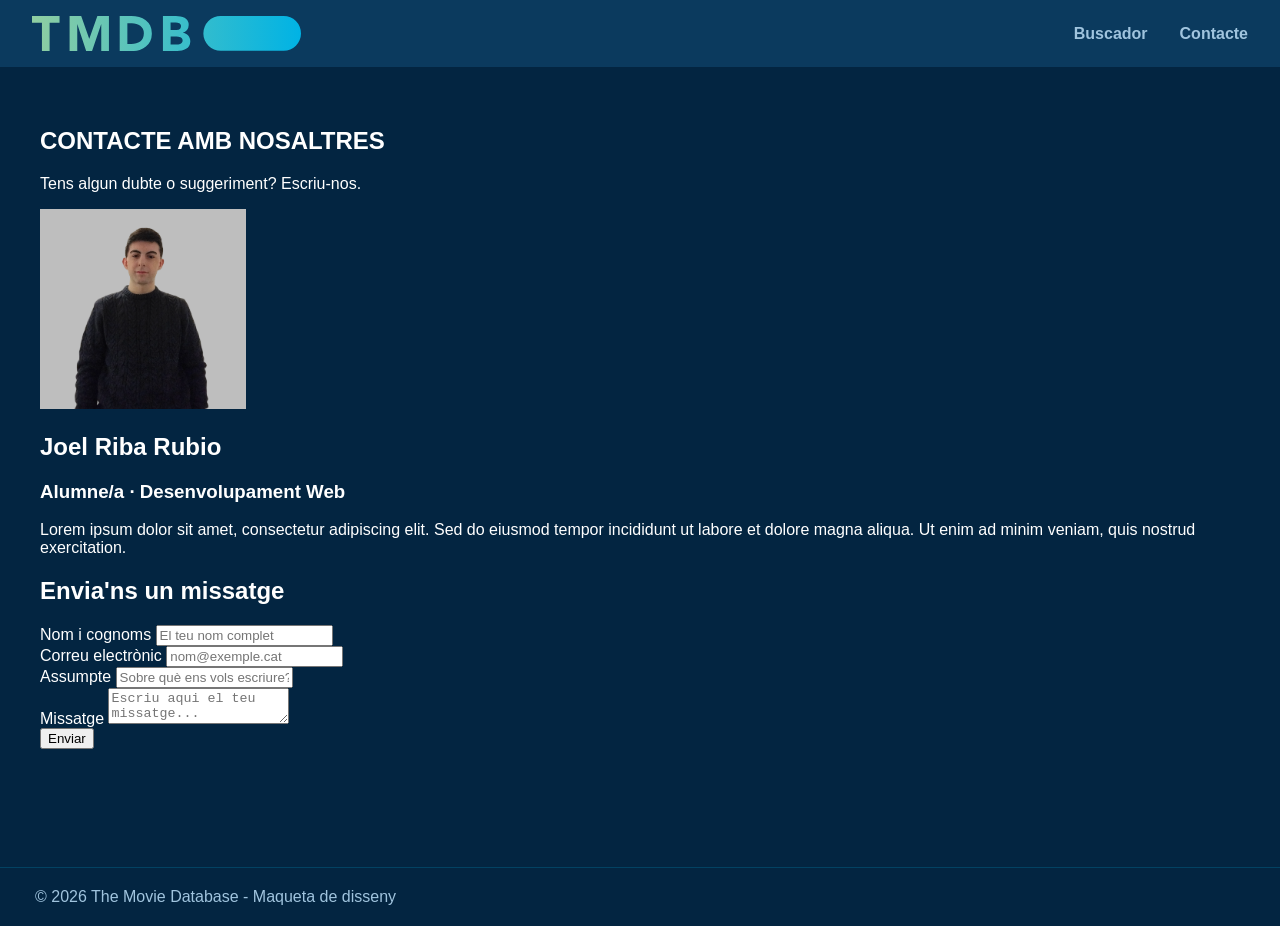
==== LMGSI_P4/contact.html @ 6c6b3970 "Tercera fase de la web "TMDB"." ====
<!DOCTYPE html>
<html lang="ca">
<head>
    <meta charset="UTF-8">
    <meta name="viewport" content="width=device-width, initial-scale=1.0">
    <link rel="stylesheet" href="css/styles.css">
    <title>Contacte (TMDB)</title>
    <link rel="icon" type="image/png" href="images/favicon.png">
    <meta name="description" content="Aquesta pàgina conté la secció de contacte de TMDB.">
</head>
<body>
    <header>
        <a href="https://www.themoviedb.org/?language=es" target="_blank">
            <img id="logo" src="images/logo.svg" alt="Logo de la web.">
        </a>

        <nav>
            <ul>
                <li><a href="search.html" target="_blank">Buscador</a></li>
                <li><a href="contact.html" target="_blank">Contacte</a></li>
            </ul>
        </nav>
    </header>

    <main>
        <section>
            <h1>CONTACTE AMB NOSALTRES</h1>
            <p>Tens algun dubte o suggeriment? Escriu-nos.</p>
        </section>

        <section>
            <article id="aboutMe">
                <div class="aboutMe_content">
                    <img id="joelimage" src="images/joelriba.png" alt="Foto meva.">
                    
                    <h2>Joel Riba Rubio</h2>
                    <h3>Alumne/a · Desenvolupament Web</h3>
                    <p>Lorem ipsum dolor sit amet, consectetur adipiscing elit. Sed do eiusmod tempor incididunt ut labore et dolore magna aliqua. Ut enim ad minim veniam, quis nostrud exercitation.</p>
                </div>
            </article>

            <article id="contact_form">
                <form method="post" action="mailto:2526_joel.riba@iticbcn.cat">
                    <h2>Envia'ns un missatge</h2>

                    <label for="fullname">Nom i cognoms</label>
                    <input type="text" id="fullname" name="fullname" placeholder="El teu nom complet" required>
                    <br>

                    <label for="email">Correu electrònic</label>
                    <input type="email" id="email" name="email" placeholder="nom@exemple.cat" required>
                    <br>

                    <label for="subject">Assumpte</label>
                    <input type="text" id="subject" name="subject" placeholder="Sobre què ens vols escriure?" required>
                    <br>

                    <label for="message">Missatge</label>
                    <textarea id="message" name="message" placeholder="Escriu aqui el teu missatge..." required></textarea>
                    <br>

                    <button type="submit">Enviar</button>
                </form>
            </article>
        </section>
    </main>
    <br>

    <footer>© 2026 The Movie Database - Maqueta de disseny</footer>
</body>
</html>
---- LMGSI_P4/css/styles.css ----
body {
    background-color: #032541;
    color: white;
    font-family: Work Sans, sans-serif;
    font-optical-sizing: auto;
    font-style: normal;
    margin: 0;
}

header {
    background: #0B3A5E;
    padding: 16px 32px;
    display: flex;
    justify-content: space-between;
    align-items: center;
}

#logo {
    height: 35px;
    display: block;
}

nav {
    display: flex;
    align-items: center;
}

nav ul {
    display: flex;
    gap: 32px;
    list-style: none;
    margin: 0;
    padding: 0;
}

nav li a {
    color: #A0C4DE;
    text-decoration: none;
    font-weight: 600;
    font-size: 1rem;
}

nav li a:hover {
    color: #01B4E4;
}

main {
    background-color: #032541;
    max-width: 1200px;
    margin: 0 auto;
    padding: 40px 24px;
}

.search-block {
    text-align: center;
    padding: 40px 0;
    margin-bottom: 48px;
}

.search-block h1 {
    font-family: "Bebas Neue", sans-serif;
    font-size: 3rem;
    letter-spacing: 1px;
    margin-bottom: 8px;
}

.search-block p {
    color: #A0C4DE;
    margin-bottom: 20px;
}

#search-movie {
    display: flex;
    width: 100%;
    max-width: 750px;
    margin: 0 auto;
    border-radius: 8px;
    overflow: hidden;
    box-shadow: 0 4px 10px rgba(0, 0, 0, 0.2);
}

#query {
    flex: 1;
    padding: 18px 26px;
    border: none;
    outline: none;
    background-color: #0B3A5E;
    color: #FFFFFF;
    font-family: "Work Sans", sans-serif;
    font-size: 1.05rem;
}

#query::placeholder {
    color: #A0C4DE;
    opacity: 1;
}

#search-movie button {
    background-color: #01B4E4;
    color: #032541;
    border: none;
    padding: 0 36px;
    font-weight: 600;
    font-size: 1rem;
    cursor: pointer;
    transition: background-color 0.2s ease;
}

#search-movie button:hover {
    background-color: #009BCA;
}

.movies-block {
    display: grid;
    grid-template-columns: repeat(3, 1fr);
    gap: 24px;
    padding-top: 20px;
    width: 100%;
    max-width: 880px;
    margin: 0 auto;
}

.movies-block h2 {
    grid-column: 1 / -1;
    font-family: "Bebas Neue", sans-serif;
    font-size: 2rem;
    color: #FFFFFF;
    margin-bottom: 8px;
    border-bottom: 2px solid #01B4E4;
    padding-bottom: 8px;
}

.card-movie {
    background: #0B3A5E;
    border-radius: 8px;
    overflow: hidden;
    display: flex;
    flex-direction: column;
    box-shadow: 0 4px 10px rgba(0, 0, 0, 0.3);
    padding: 0;
}

.movie-image {
    width: 100%;
    height: auto;
    border-top-left-radius: 8px;
    border-top-right-radius: 8px;
    object-fit: cover;
    display: block;
}

.card-movie div {
    padding: 16px;
    display: flex;
    flex-direction: column;
    height: 100%;
    flex-grow: 1;
}

.card-movie h3 {
    font-size: 1.15rem;
    margin: 16px 16px 6px 16px;
    color: white;
    line-height: 1.3;
}

.card-movie p {
    color: #0efd3e;
    font-size: 0.95rem;
    margin: 0 16px 16px 16px;
    margin-top: auto;
}

footer {
    background: #032541;
    text-align: left;
    padding: 20px;
    padding-left: 35px;
    font-size: 1rem;
    color: #a0c4de;
    margin-top: 60px;
    border-top: 1px solid rgba(1, 180, 228, 0.2);
}


/* Individual styles for the contact page */

#joelimage {
    height: 200px;
}
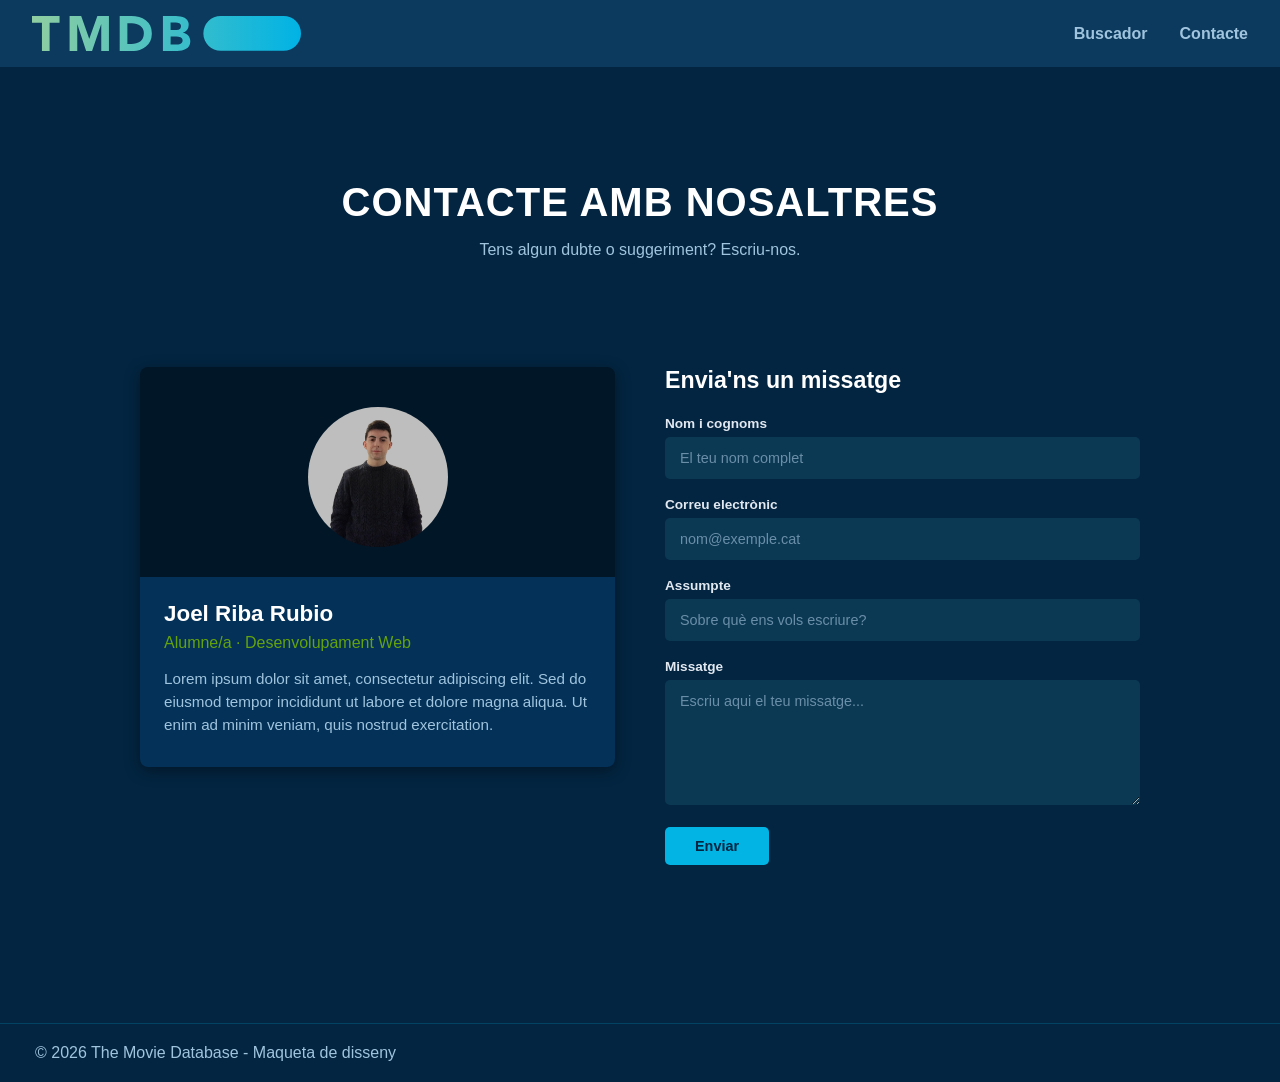
==== commit dafe1cf0: "Fase final de la web "TMDB"." ====
--- a/LMGSI_P4/contact.html
+++ b/LMGSI_P4/contact.html
@@ -3,10 +3,16 @@
 <head>
     <meta charset="UTF-8">
     <meta name="viewport" content="width=device-width, initial-scale=1.0">
+
+    <title>Contacte (TMDB)</title>
+    <meta name="description" content="Aquesta pàgina conté la secció de contacte de TMDB.">
+
+    <link rel="preconnect" href="https://fonts.googleapis.com">
+    <link rel="preconnect" href="https://fonts.gstatic.com" crossorigin>
+    <link href="https://fonts.googleapis.com/css2?family=Bebas+Neue&family=Work+Sans:ital,wght@0,100..900;1,100..900&display=swap" rel="stylesheet">
+    
     <link rel="stylesheet" href="css/styles.css">
-    <title>Contacte (TMDB)</title>
     <link rel="icon" type="image/png" href="images/favicon.png">
-    <meta name="description" content="Aquesta pàgina conté la secció de contacte de TMDB.">
 </head>
 <body>
     <header>
@@ -23,14 +29,14 @@
     </header>
 
     <main>
-        <section>
-            <h1>CONTACTE AMB NOSALTRES</h1>
-            <p>Tens algun dubte o suggeriment? Escriu-nos.</p>
+        <section class="title-block">
+            <h1 id="contact-title">CONTACTE AMB NOSALTRES</h1>
+            <p id="contact-subtitle">Tens algun dubte o suggeriment? Escriu-nos.</p>
         </section>
 
-        <section>
+        <section class="contact-block">
             <article id="aboutMe">
-                <div class="aboutMe_content">
+                <div class="aboutMe-content">
                     <img id="joelimage" src="images/joelriba.png" alt="Foto meva.">
                     
                     <h2>Joel Riba Rubio</h2>
@@ -39,7 +45,7 @@
                 </div>
             </article>
 
-            <article id="contact_form">
+            <article id="contact-form">
                 <form method="post" action="mailto:2526_joel.riba@iticbcn.cat">
                     <h2>Envia'ns un missatge</h2>
 
--- a/LMGSI_P4/css/styles.css
+++ b/LMGSI_P4/css/styles.css
@@ -116,7 +116,7 @@
     gap: 24px;
     padding-top: 20px;
     width: 100%;
-    max-width: 880px;
+    max-width: 820px;
     margin: 0 auto;
 }
 
@@ -185,6 +185,154 @@
 
 /* Individual styles for the contact page */
 
+.title-block {
+    text-align: center;
+    padding: 40px 0;
+    margin-bottom: 48px;
+}
+
+.title-block h1{
+    font-family: "Bebas Neue", sans-serif;
+    font-size: 2.5rem;
+    letter-spacing: 1px;
+    margin-bottom: 8px;
+}
+
+.title-block p {
+    color: #A0C4DE;
+    margin-bottom: 20px;
+}
+
+#aboutMe {
+    background-color: #011627;
+    border-radius: 8px;
+    overflow: hidden;
+    box-shadow: 0 4px 15px rgba(0, 0, 0, 0.4);
+    width: 100%;
+    max-width: 480px;
+}
+
+#aboutMe-content {
+    display: flex;
+    flex-direction: column;
+    text-align: left;
+}
+
 #joelimage {
-    height: 200px;
+    display: block;
+    width: 140px;
+    height: 140px;
+    border-radius: 50%;
+    object-fit: cover;
+    margin: 40px auto 30px auto;
+}
+
+#aboutMe h2 {
+    background-color: #033158;
+    margin: 0;
+    padding: 24px 24px 4px 24px;
+    font-family: "Work Sans", sans-serif;
+    font-size: 1.4rem;
+    font-weight: 700;
+    color: #FFFFFF;
+}
+
+#aboutMe h3 {
+    background-color: #033158;
+    margin: 0;
+    padding: 3px 24px 16px 24px;
+    font-family: "Work Sans", sans-serif;
+    font-size: 1rem;
+    font-weight: 500;
+    color: #65a30d;
+}
+
+#aboutMe p {
+    background-color: #033158;
+    margin: 0;
+    padding: 0 24px 30px 24px;
+    font-family: "Work Sans", sans-serif;
+    font-size: 0.95rem;
+    line-height: 1.5;
+    color: #a0c4de;
+}
+
+.contact-block {
+    display: flex;
+    justify-content: center;
+    align-items: flex-start;
+    gap: 50px;
+    max-width: 1000px;
+    margin: 40px auto;
+}
+
+#contact-form {
+    font-family: "Work Sans", sans-serif;
+    color: #ffffff;
+    width: 100%;
+    max-width: 480px;
+}
+
+#contact-form h2 {
+    font-size: 1.45rem;
+    font-weight: 700;
+    margin-top: 0;
+    margin-bottom: 22px;
+}
+
+#contact-form br {
+    display: none;
+}
+
+#contact-form label {
+    display: block;
+    font-size: 0.85rem;
+    font-weight: 600;
+    color: #e2e8f0;
+    margin-bottom: 6px;
+}
+
+#contact-form input, #contact-form textarea {
+    display: block;
+    width: 100%;
+    background-color: #0b3954;
+    color: #ffffff;
+    border: none;
+    border-radius: 5px;
+    padding: 13px 15px;
+    margin-bottom: 18px;
+    box-sizing: border-box;
+    font-family: inherit;
+    font-size: 0.9rem;
+    outline: none;
+}
+
+#contact-form input::placeholder, #contact-form textarea::placeholder {
+    color: #6b8ea8;
+}
+
+#contact-form input:focus, #contact-form textarea:focus {
+    box-shadow: 0 0 0 2px #01b4e4;
+}
+
+#contact-form textarea {
+    height: 125px;
+    resize: vertical;
+}
+
+#contact-form button {
+    background-color: #01b4e4;
+    color: #032541;
+    font-family: inherit;
+    font-weight: 700;
+    font-size: 0.9rem;
+    border: none;
+    border-radius: 5px;
+    padding: 11px 30px;
+    margin-top: 4px;
+    cursor: pointer;
+}
+
+#contact-form button:hover {
+    background-color: #0099c4;
 }
